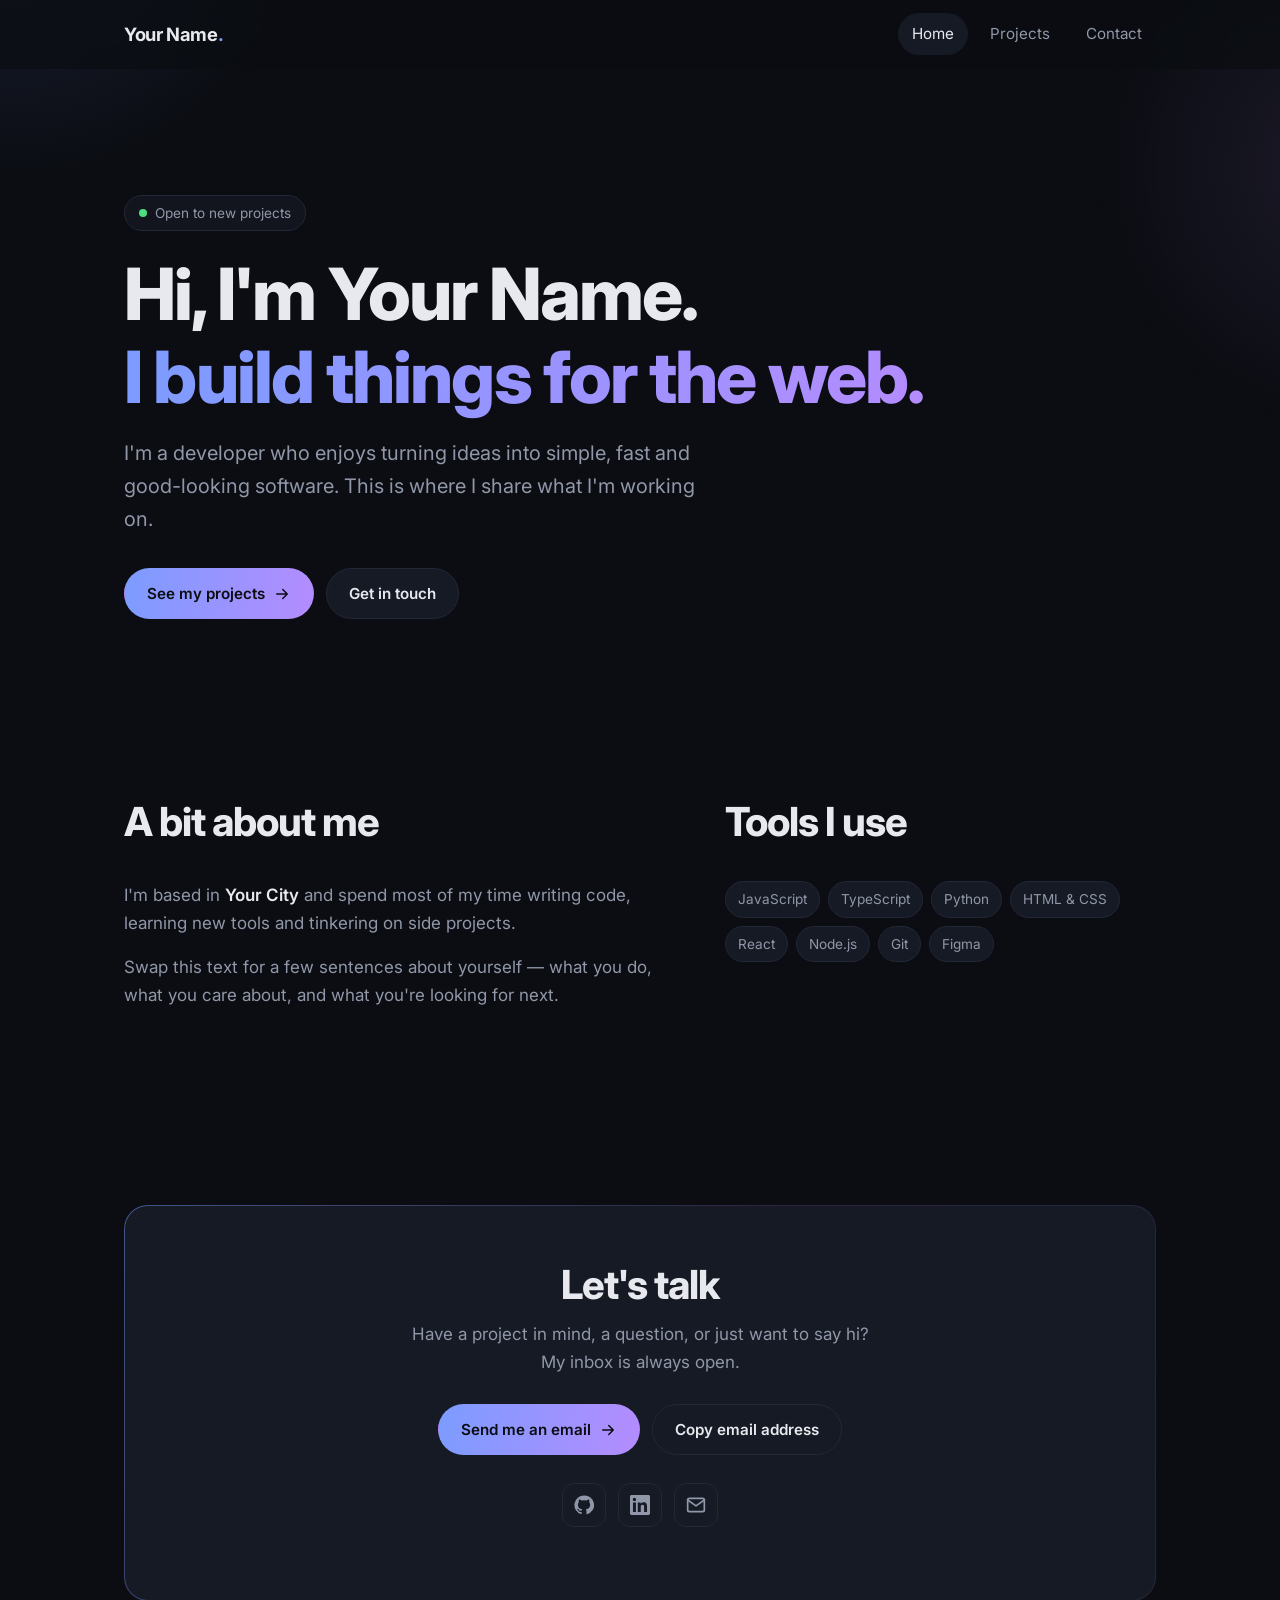
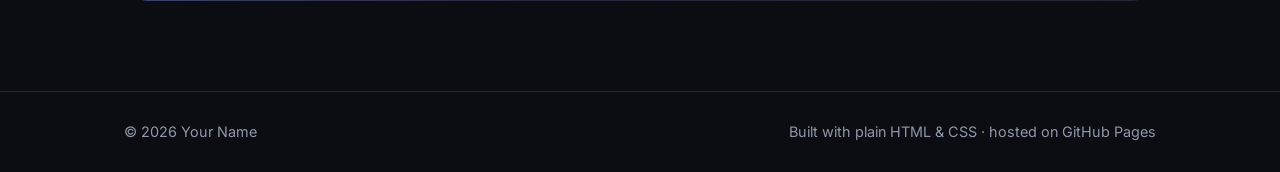
==== index.html @ 4d75ebef "Add dark, responsive personal website for GitHub Pages Front page with intro, about and contact sect" ====
<!doctype html>
<html lang="en" class="no-js">
<head>
  <meta charset="utf-8">
  <meta name="viewport" content="width=device-width, initial-scale=1">
  <title>Your Name — Developer</title>
  <meta name="description" content="Personal website of Your Name: projects, about and contact.">
  <meta name="theme-color" content="#0b0d12">
  <link rel="icon" href="data:image/svg+xml,<svg xmlns='http://www.w3.org/2000/svg' viewBox='0 0 100 100'><rect width='100' height='100' rx='24' fill='%237c9cff'/><text x='50' y='68' font-size='56' font-family='sans-serif' font-weight='700' text-anchor='middle' fill='%230b0d12'>Y</text></svg>">
  <link rel="preconnect" href="https://fonts.googleapis.com">
  <link rel="preconnect" href="https://fonts.gstatic.com" crossorigin>
  <link href="https://fonts.googleapis.com/css2?family=Inter:wght@400;500;600;700;800&display=swap" rel="stylesheet">
  <link rel="stylesheet" href="assets/styles.css">
</head>
<body>
  <header class="site-header">
    <nav class="container nav" aria-label="Main">
      <a href="./" class="logo">Your Name<span>.</span></a>
      <button class="nav-toggle" aria-label="Open menu" aria-expanded="false" aria-controls="nav-links">
        <span></span><span></span><span></span>
      </button>
      <ul class="nav-links" id="nav-links">
        <li><a href="./" aria-current="page">Home</a></li>
        <li><a href="projects.html">Projects</a></li>
        <li><a href="./#contact">Contact</a></li>
      </ul>
    </nav>
  </header>

  <main>
    <!-- ===== Intro ===== -->
    <section class="hero">
      <div class="container">
        <span class="eyebrow reveal"><span class="dot"></span> Open to new projects</span>
        <h1 class="reveal" style="--delay:80ms">Hi, I'm Your Name.<br><span class="gradient-text">I build things for the web.</span></h1>
        <p class="lead reveal" style="--delay:160ms">
          I'm a developer who enjoys turning ideas into simple, fast and good-looking software.
          This is where I share what I'm working on.
        </p>
        <div class="actions reveal" style="--delay:240ms">
          <a href="projects.html" class="btn btn-primary">See my projects <svg class="arrow" viewBox="0 0 24 24" fill="none" stroke="currentColor" stroke-width="2" stroke-linecap="round" stroke-linejoin="round" aria-hidden="true"><path d="M5 12h14M13 6l6 6-6 6"/></svg></a>
          <a href="#contact" class="btn">Get in touch</a>
        </div>
      </div>
    </section>

    <!-- ===== About ===== -->
    <section class="section" id="about">
      <div class="container about-grid">
        <div class="reveal">
          <div class="section-head"><h2>A bit about me</h2></div>
          <p>I'm based in <strong>Your City</strong> and spend most of my time writing code, learning new tools and tinkering on side projects.</p>
          <p>Swap this text for a few sentences about yourself — what you do, what you care about, and what you're looking for next.</p>
        </div>
        <div class="reveal" style="--delay:120ms">
          <div class="section-head"><h2>Tools I use</h2></div>
          <ul class="tags">
            <li>JavaScript</li><li>TypeScript</li><li>Python</li><li>HTML &amp; CSS</li>
            <li>React</li><li>Node.js</li><li>Git</li><li>Figma</li>
          </ul>
        </div>
      </div>
    </section>

    <!-- ===== Contact ===== -->
    <section class="section" id="contact">
      <div class="container">
        <div class="contact-box reveal">
          <h2>Let's talk</h2>
          <p>Have a project in mind, a question, or just want to say hi? My inbox is always open.</p>
          <div class="actions">
            <a href="mailto:you@example.com" class="btn btn-primary">Send me an email <svg class="arrow" viewBox="0 0 24 24" fill="none" stroke="currentColor" stroke-width="2" stroke-linecap="round" stroke-linejoin="round" aria-hidden="true"><path d="M5 12h14M13 6l6 6-6 6"/></svg></a>
            <button type="button" class="btn" data-copy="you@example.com">Copy email address</button>
          </div>
          <ul class="socials">
            <li><a href="https://github.com/MathJR06" aria-label="GitHub"><svg viewBox="0 0 24 24" fill="currentColor" aria-hidden="true"><path d="M12 .5a11.5 11.5 0 0 0-3.64 22.41c.58.1.79-.25.79-.56v-2c-3.2.7-3.88-1.37-3.88-1.37-.52-1.33-1.28-1.69-1.28-1.69-1.05-.71.08-.7.08-.7 1.16.08 1.77 1.19 1.77 1.19 1.03 1.77 2.7 1.26 3.36.96.1-.75.4-1.26.73-1.55-2.55-.29-5.24-1.28-5.24-5.68 0-1.26.45-2.28 1.19-3.09-.12-.29-.52-1.46.11-3.05 0 0 .97-.31 3.17 1.18a11 11 0 0 1 5.77 0c2.2-1.49 3.17-1.18 3.17-1.18.63 1.59.23 2.76.11 3.05.74.81 1.19 1.83 1.19 3.09 0 4.41-2.69 5.38-5.25 5.67.41.36.78 1.06.78 2.14v3.17c0 .31.21.67.8.56A11.5 11.5 0 0 0 12 .5Z"/></svg></a></li>
            <li><a href="https://www.linkedin.com/" aria-label="LinkedIn"><svg viewBox="0 0 24 24" fill="currentColor" aria-hidden="true"><path d="M20.45 20.45h-3.55v-5.57c0-1.33-.03-3.04-1.85-3.04-1.86 0-2.14 1.45-2.14 2.94v5.67H9.35V9h3.41v1.56h.05c.48-.9 1.64-1.85 3.37-1.85 3.6 0 4.27 2.37 4.27 5.46v6.28ZM5.34 7.43a2.06 2.06 0 1 1 0-4.12 2.06 2.06 0 0 1 0 4.12ZM7.12 20.45H3.56V9h3.56v11.45ZM22.22 0H1.77C.79 0 0 .77 0 1.73v20.54C0 23.23.79 24 1.77 24h20.45c.98 0 1.78-.77 1.78-1.73V1.73C24 .77 23.2 0 22.22 0Z"/></svg></a></li>
            <li><a href="mailto:you@example.com" aria-label="Email"><svg viewBox="0 0 24 24" fill="none" stroke="currentColor" stroke-width="2" stroke-linecap="round" stroke-linejoin="round" aria-hidden="true"><rect x="2" y="4" width="20" height="16" rx="2"/><path d="m22 6-10 7L2 6"/></svg></a></li>
          </ul>
        </div>
      </div>
    </section>
  </main>

  <footer class="site-footer">
    <div class="container">
      <span>© <span data-year>2026</span> Your Name</span>
      <a href="https://github.com/MathJR06">Built with plain HTML &amp; CSS · hosted on GitHub Pages</a>
    </div>
  </footer>

  <div class="toast" role="status" aria-live="polite"></div>
  <script src="assets/script.js" defer></script>
</body>
</html>
---- assets/styles.css ----
/* ==========================================================
   Theme tokens — tweak these to restyle the whole site
   ========================================================== */
:root {
  --bg: #0b0d12;
  --bg-elev: #12151d;
  --surface: #161a24;
  --border: #232838;
  --text: #e7e9ee;
  --muted: #9097a8;
  --accent: #7c9cff;
  --accent-2: #b48cff;
  --radius: 16px;
  --max: 1080px;
  --ease: cubic-bezier(.2, .7, .2, 1);
  color-scheme: dark;
}

*, *::before, *::after { box-sizing: border-box; }

html { scroll-behavior: smooth; -webkit-text-size-adjust: 100%; }

body {
  margin: 0;
  min-height: 100vh;
  display: flex;
  flex-direction: column;
  background: var(--bg);
  color: var(--text);
  font-family: "Inter", system-ui, -apple-system, "Segoe UI", Roboto, sans-serif;
  font-size: 1.0625rem;
  line-height: 1.65;
  -webkit-font-smoothing: antialiased;
  overflow-x: hidden;
}

/* Soft glowing background blobs */
body::before {
  content: "";
  position: fixed;
  inset: -20vmax;
  z-index: -1;
  background:
    radial-gradient(40vmax 40vmax at 15% 10%, rgba(124, 156, 255, .14), transparent 60%),
    radial-gradient(35vmax 35vmax at 90% 30%, rgba(180, 140, 255, .10), transparent 60%);
  animation: drift 24s var(--ease) infinite alternate;
  pointer-events: none;
}

@keyframes drift {
  to { transform: translate3d(-3vmax, 4vmax, 0) scale(1.05); }
}

a { color: inherit; text-decoration: none; }
img { max-width: 100%; display: block; }

:focus-visible {
  outline: 2px solid var(--accent);
  outline-offset: 3px;
  border-radius: 6px;
}

.container {
  width: 100%;
  max-width: var(--max);
  margin: 0 auto;
  padding: 0 24px;
}

main { flex: 1; }

/* ==========================================================
   Header / navigation
   ========================================================== */
.site-header {
  position: sticky;
  top: 0;
  z-index: 10;
  backdrop-filter: blur(12px);
  -webkit-backdrop-filter: blur(12px);
  background: rgba(11, 13, 18, .7);
  border-bottom: 1px solid transparent;
  transition: border-color .3s var(--ease);
}
.site-header.scrolled { border-bottom-color: var(--border); }

.nav {
  display: flex;
  align-items: center;
  justify-content: space-between;
  height: 68px;
}

.logo {
  font-weight: 700;
  letter-spacing: -.02em;
  font-size: 1.15rem;
}
.logo span { color: var(--accent); }

.nav-links {
  display: flex;
  gap: 8px;
  list-style: none;
  margin: 0;
  padding: 0;
}
.nav-links a {
  display: block;
  padding: 8px 14px;
  border-radius: 999px;
  color: var(--muted);
  font-size: .95rem;
  transition: color .2s, background .2s;
}
.nav-links a:hover,
.nav-links a[aria-current="page"] {
  color: var(--text);
  background: var(--surface);
}

.nav-toggle {
  display: none;
  background: none;
  border: 0;
  padding: 10px;
  margin-right: -10px;
  cursor: pointer;
  color: var(--text);
}
.nav-toggle span {
  display: block;
  width: 22px;
  height: 2px;
  background: currentColor;
  border-radius: 2px;
  transition: transform .3s var(--ease), opacity .3s;
}
.nav-toggle span + span { margin-top: 5px; }
.nav-open .nav-toggle span:nth-child(1) { transform: translateY(7px) rotate(45deg); }
.nav-open .nav-toggle span:nth-child(2) { opacity: 0; }
.nav-open .nav-toggle span:nth-child(3) { transform: translateY(-7px) rotate(-45deg); }

/* ==========================================================
   Hero
   ========================================================== */
.hero {
  padding: clamp(72px, 14vh, 140px) 0 clamp(56px, 10vh, 100px);
}

.eyebrow {
  display: inline-flex;
  align-items: center;
  gap: 8px;
  padding: 6px 14px;
  border: 1px solid var(--border);
  border-radius: 999px;
  background: var(--bg-elev);
  color: var(--muted);
  font-size: .85rem;
}
.eyebrow .dot {
  width: 8px;
  height: 8px;
  border-radius: 50%;
  background: #4ade80;
  box-shadow: 0 0 0 0 rgba(74, 222, 128, .6);
  animation: pulse 2.4s infinite;
}
@keyframes pulse {
  70%  { box-shadow: 0 0 0 8px rgba(74, 222, 128, 0); }
  100% { box-shadow: 0 0 0 0 rgba(74, 222, 128, 0); }
}

h1, h2, h3 { line-height: 1.15; letter-spacing: -.025em; margin: 0; }

.hero h1 {
  font-size: clamp(2.4rem, 7vw, 4.5rem);
  font-weight: 800;
  margin: 22px 0 18px;
}
.gradient-text {
  background: linear-gradient(100deg, var(--accent), var(--accent-2));
  -webkit-background-clip: text;
  background-clip: text;
  color: transparent;
}
.hero p.lead {
  max-width: 36rem;
  color: var(--muted);
  font-size: clamp(1.05rem, 2.2vw, 1.25rem);
  margin: 0 0 32px;
}

.actions { display: flex; flex-wrap: wrap; gap: 12px; }

.btn {
  display: inline-flex;
  align-items: center;
  gap: 8px;
  padding: 12px 22px;
  border-radius: 999px;
  font-weight: 600;
  font-size: .95rem;
  border: 1px solid var(--border);
  background: var(--surface);
  color: var(--text);
  cursor: pointer;
  font-family: inherit;
  transition: transform .2s var(--ease), border-color .2s, background .2s, box-shadow .2s;
}
.btn:hover { transform: translateY(-2px); border-color: #34394c; }
.btn-primary {
  background: linear-gradient(100deg, var(--accent), var(--accent-2));
  border-color: transparent;
  color: #0b0d12;
}
.btn-primary:hover {
  border-color: transparent;
  box-shadow: 0 10px 30px -10px rgba(124, 156, 255, .6);
}
.btn svg { width: 18px; height: 18px; transition: transform .2s var(--ease); }
.btn:hover svg.arrow { transform: translateX(3px); }

/* ==========================================================
   Sections
   ========================================================== */
.section { padding: clamp(56px, 10vh, 96px) 0; }

.section-head { margin-bottom: 36px; }
.section-head h2 { font-size: clamp(1.75rem, 4vw, 2.5rem); font-weight: 750; }
.section-head p { color: var(--muted); margin: 10px 0 0; max-width: 34rem; }

.page-hero { padding: clamp(64px, 12vh, 120px) 0 8px; }
.page-hero h1 { font-size: clamp(2.2rem, 6vw, 3.5rem); font-weight: 800; margin-bottom: 14px; }
.page-hero p { color: var(--muted); max-width: 36rem; margin: 0; font-size: 1.15rem; }

/* About / skills */
.about-grid {
  display: grid;
  grid-template-columns: 1.3fr 1fr;
  gap: 40px;
  align-items: start;
}
.about-grid p { color: var(--muted); margin: 0 0 16px; }
.about-grid p strong { color: var(--text); font-weight: 600; }

.tags { display: flex; flex-wrap: wrap; gap: 8px; list-style: none; padding: 0; margin: 0; }
.tags li {
  padding: 6px 12px;
  border-radius: 999px;
  background: var(--surface);
  border: 1px solid var(--border);
  font-size: .85rem;
  color: var(--muted);
}

/* ==========================================================
   Cards
   ========================================================== */
.cards {
  display: grid;
  grid-template-columns: repeat(auto-fill, minmax(min(100%, 300px), 1fr));
  gap: 20px;
}

.card {
  position: relative;
  display: flex;
  flex-direction: column;
  padding: 26px;
  border-radius: var(--radius);
  background: var(--surface);
  border: 1px solid var(--border);
  overflow: hidden;
  transition: transform .35s var(--ease), border-color .35s, box-shadow .35s;
}
/* Glow that follows the cursor (position set by script.js) */
.card::before {
  content: "";
  position: absolute;
  inset: 0;
  background: radial-gradient(400px circle at var(--mx, 50%) var(--my, 0%), rgba(124, 156, 255, .12), transparent 40%);
  opacity: 0;
  transition: opacity .35s;
  pointer-events: none;
}
.card:hover {
  transform: translateY(-4px);
  border-color: #313750;
  box-shadow: 0 20px 40px -20px rgba(0, 0, 0, .6);
}
.card:hover::before { opacity: 1; }

.card-icon {
  width: 44px;
  height: 44px;
  display: grid;
  place-items: center;
  border-radius: 12px;
  background: linear-gradient(135deg, rgba(124, 156, 255, .18), rgba(180, 140, 255, .18));
  color: var(--accent);
  margin-bottom: 18px;
  font-size: 1.3rem;
}
.card h3 { font-size: 1.2rem; font-weight: 700; margin-bottom: 8px; }
.card p { color: var(--muted); margin: 0 0 18px; font-size: .97rem; flex: 1; }
.card .tags li { font-size: .78rem; padding: 4px 10px; background: var(--bg-elev); }
.card-links { display: flex; gap: 16px; margin-top: 18px; font-size: .9rem; font-weight: 600; }
.card-links a { color: var(--accent); display: inline-flex; align-items: center; gap: 4px; }
.card-links a:hover { text-decoration: underline; text-underline-offset: 3px; }

/* ==========================================================
   Contact
   ========================================================== */
.contact-box {
  padding: clamp(28px, 5vw, 56px);
  border-radius: calc(var(--radius) + 8px);
  background:
    linear-gradient(var(--surface), var(--surface)) padding-box,
    linear-gradient(120deg, rgba(124, 156, 255, .5), rgba(180, 140, 255, .2), var(--border)) border-box;
  border: 1px solid transparent;
  text-align: center;
}
.contact-box h2 { font-size: clamp(1.75rem, 4vw, 2.5rem); font-weight: 750; margin-bottom: 12px; }
.contact-box > p { color: var(--muted); max-width: 30rem; margin: 0 auto 28px; }
.contact-box .actions { justify-content: center; }

.socials {
  display: flex;
  justify-content: center;
  gap: 12px;
  margin-top: 28px;
  list-style: none;
  padding: 0;
}
.socials a {
  display: grid;
  place-items: center;
  width: 44px;
  height: 44px;
  border-radius: 12px;
  border: 1px solid var(--border);
  color: var(--muted);
  transition: color .2s, border-color .2s, transform .2s var(--ease);
}
.socials a:hover { color: var(--text); border-color: #34394c; transform: translateY(-2px); }
.socials svg { width: 20px; height: 20px; }

/* ==========================================================
   Footer
   ========================================================== */
.site-footer {
  border-top: 1px solid var(--border);
  padding: 28px 0;
  color: var(--muted);
  font-size: .9rem;
}
.site-footer .container { display: flex; justify-content: space-between; gap: 12px; flex-wrap: wrap; }
.site-footer a:hover { color: var(--text); }

/* ==========================================================
   Scroll-reveal animation
   ========================================================== */
.reveal {
  opacity: 0;
  transform: translateY(18px);
  transition: opacity .7s var(--ease), transform .7s var(--ease);
  transition-delay: var(--delay, 0ms);
}
.reveal.visible { opacity: 1; transform: none; }
/* If JavaScript is off, show everything */
.no-js .reveal { opacity: 1; transform: none; }

.toast {
  position: fixed;
  left: 50%;
  bottom: 24px;
  transform: translate(-50%, 20px);
  padding: 10px 18px;
  border-radius: 999px;
  background: var(--text);
  color: var(--bg);
  font-size: .9rem;
  font-weight: 600;
  opacity: 0;
  pointer-events: none;
  transition: opacity .3s, transform .3s var(--ease);
  z-index: 20;
}
.toast.show { opacity: 1; transform: translate(-50%, 0); }

/* ==========================================================
   Phones & tablets
   ========================================================== */
@media (max-width: 760px) {
  .container { padding: 0 16px; }

  .nav-toggle { display: block; }
  .nav-links {
    position: absolute;
    top: 68px;
    left: 0;
    right: 0;
    flex-direction: column;
    gap: 4px;
    padding: 12px 16px 20px;
    background: var(--bg-elev);
    box-shadow: 0 20px 40px -10px rgba(0, 0, 0, .7);
    border-bottom: 1px solid var(--border);
    opacity: 0;
    transform: translateY(-8px);
    pointer-events: none;
    transition: opacity .25s, transform .25s var(--ease);
  }
  .nav-open .nav-links { opacity: 1; transform: none; pointer-events: auto; }
  .nav-links a { padding: 12px 14px; font-size: 1rem; }

  .about-grid { grid-template-columns: 1fr; gap: 24px; }
  .actions .btn { flex: 1 1 auto; justify-content: center; }
  .site-footer .container { flex-direction: column; text-align: center; align-items: center; }
}

/* Respect users who prefer less motion */
@media (prefers-reduced-motion: reduce) {
  *, *::before, *::after {
    animation: none !important;
    transition: none !important;
    scroll-behavior: auto !important;
  }
  .reveal { opacity: 1; transform: none; }
}
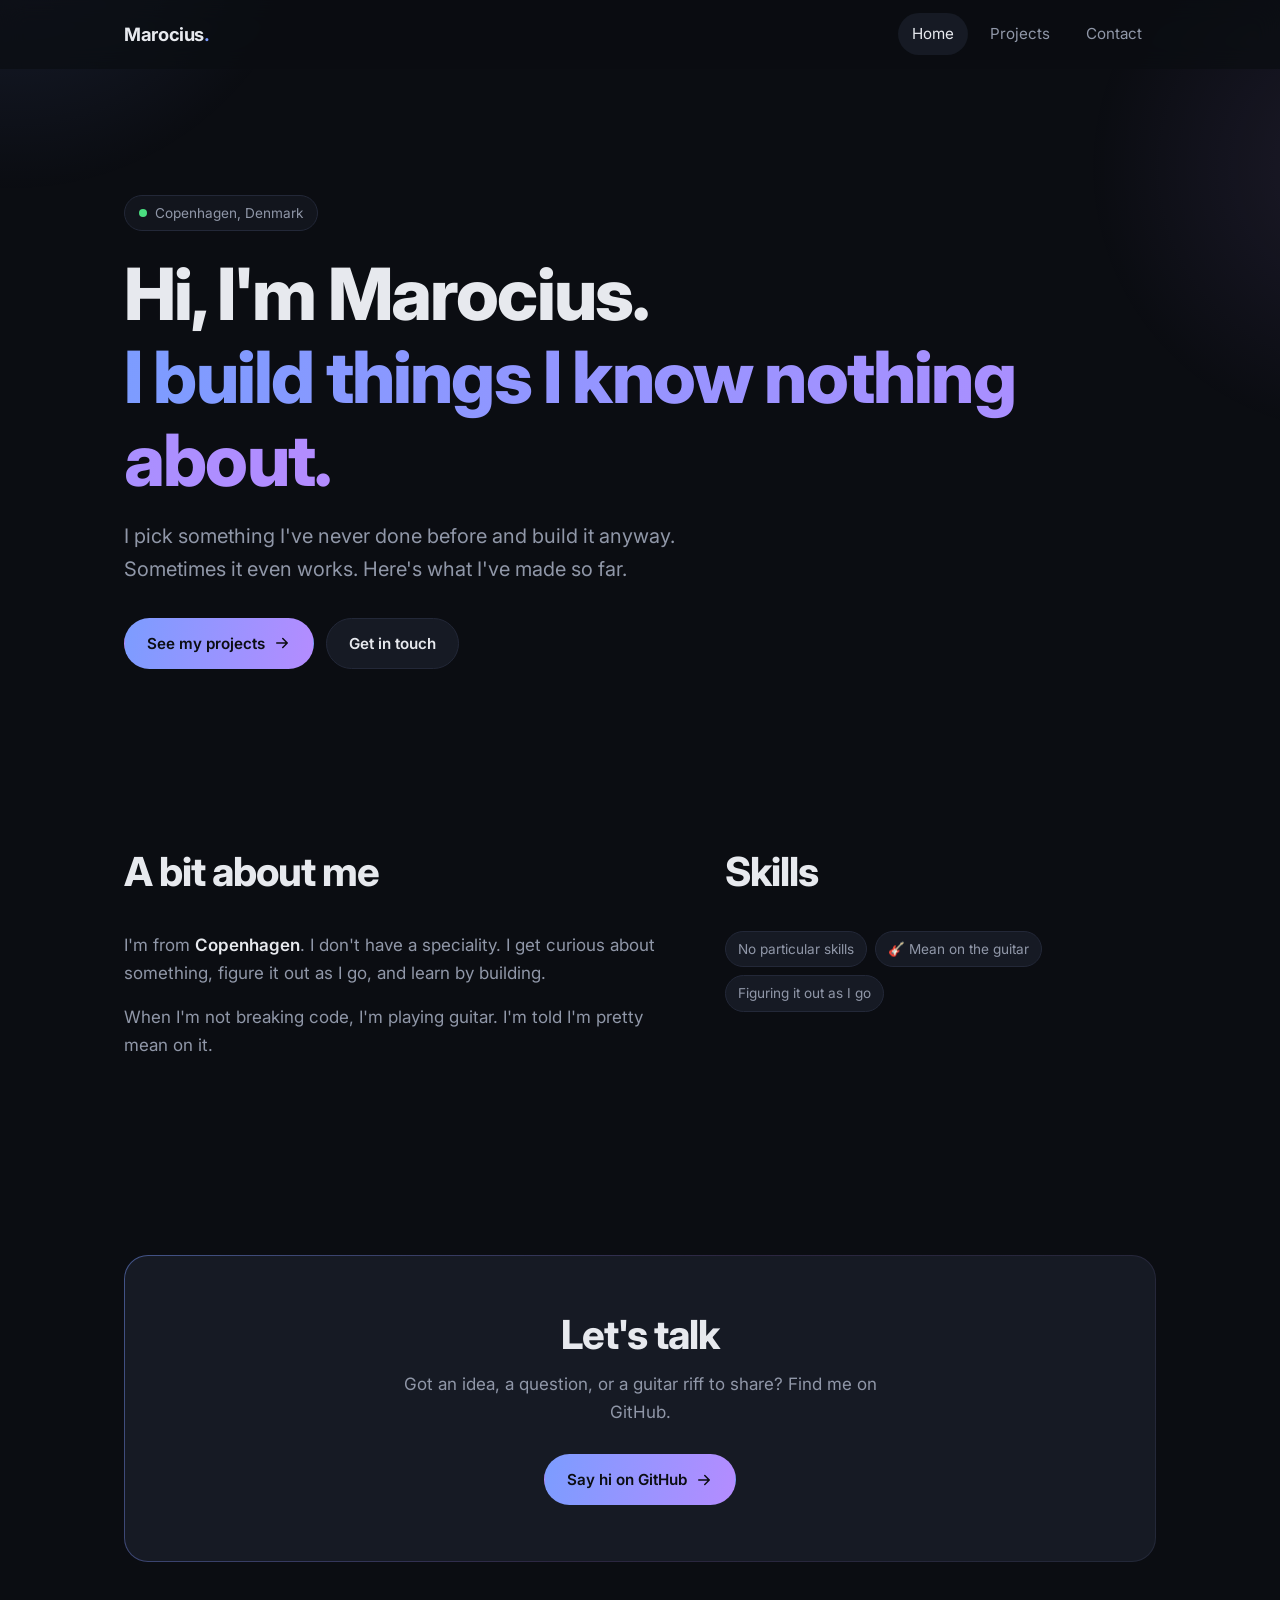
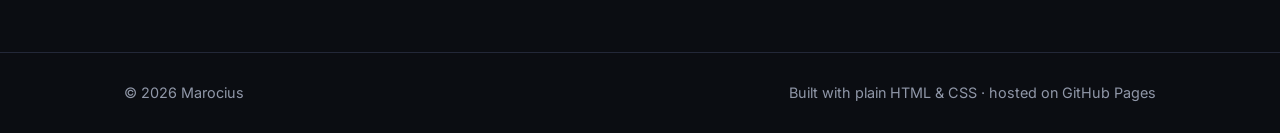
==== commit 7275dfc0: "Personalise site for Marocius Name, Copenhagen, headline, about text and skills. Contact now points " ====
--- a/index.html
+++ b/index.html
@@ -3,10 +3,10 @@
 <head>
   <meta charset="utf-8">
   <meta name="viewport" content="width=device-width, initial-scale=1">
-  <title>Your Name — Developer</title>
-  <meta name="description" content="Personal website of Your Name: projects, about and contact.">
+  <title>Marocius</title>
+  <meta name="description" content="Marocius from Copenhagen. I build things I know nothing about.">
   <meta name="theme-color" content="#0b0d12">
-  <link rel="icon" href="data:image/svg+xml,<svg xmlns='http://www.w3.org/2000/svg' viewBox='0 0 100 100'><rect width='100' height='100' rx='24' fill='%237c9cff'/><text x='50' y='68' font-size='56' font-family='sans-serif' font-weight='700' text-anchor='middle' fill='%230b0d12'>Y</text></svg>">
+  <link rel="icon" href="data:image/svg+xml,<svg xmlns='http://www.w3.org/2000/svg' viewBox='0 0 100 100'><rect width='100' height='100' rx='24' fill='%237c9cff'/><text x='50' y='68' font-size='56' font-family='sans-serif' font-weight='700' text-anchor='middle' fill='%230b0d12'>M</text></svg>">
   <link rel="preconnect" href="https://fonts.googleapis.com">
   <link rel="preconnect" href="https://fonts.gstatic.com" crossorigin>
   <link href="https://fonts.googleapis.com/css2?family=Inter:wght@400;500;600;700;800&display=swap" rel="stylesheet">
@@ -15,7 +15,7 @@
 <body>
   <header class="site-header">
     <nav class="container nav" aria-label="Main">
-      <a href="./" class="logo">Your Name<span>.</span></a>
+      <a href="./" class="logo">Marocius<span>.</span></a>
       <button class="nav-toggle" aria-label="Open menu" aria-expanded="false" aria-controls="nav-links">
         <span></span><span></span><span></span>
       </button>
@@ -31,11 +31,11 @@
     <!-- ===== Intro ===== -->
     <section class="hero">
       <div class="container">
-        <span class="eyebrow reveal"><span class="dot"></span> Open to new projects</span>
-        <h1 class="reveal" style="--delay:80ms">Hi, I'm Your Name.<br><span class="gradient-text">I build things for the web.</span></h1>
+        <span class="eyebrow reveal"><span class="dot"></span> Copenhagen, Denmark</span>
+        <h1 class="reveal" style="--delay:80ms">Hi, I'm Marocius.<br><span class="gradient-text">I build things I know nothing about.</span></h1>
         <p class="lead reveal" style="--delay:160ms">
-          I'm a developer who enjoys turning ideas into simple, fast and good-looking software.
-          This is where I share what I'm working on.
+          I pick something I've never done before and build it anyway. Sometimes it even works.
+          Here's what I've made so far.
         </p>
         <div class="actions reveal" style="--delay:240ms">
           <a href="projects.html" class="btn btn-primary">See my projects <svg class="arrow" viewBox="0 0 24 24" fill="none" stroke="currentColor" stroke-width="2" stroke-linecap="round" stroke-linejoin="round" aria-hidden="true"><path d="M5 12h14M13 6l6 6-6 6"/></svg></a>
@@ -49,14 +49,13 @@
       <div class="container about-grid">
         <div class="reveal">
           <div class="section-head"><h2>A bit about me</h2></div>
-          <p>I'm based in <strong>Your City</strong> and spend most of my time writing code, learning new tools and tinkering on side projects.</p>
-          <p>Swap this text for a few sentences about yourself — what you do, what you care about, and what you're looking for next.</p>
+          <p>I'm from <strong>Copenhagen</strong>. I don't have a speciality. I get curious about something, figure it out as I go, and learn by building.</p>
+          <p>When I'm not breaking code, I'm playing guitar. I'm told I'm pretty mean on it.</p>
         </div>
         <div class="reveal" style="--delay:120ms">
-          <div class="section-head"><h2>Tools I use</h2></div>
+          <div class="section-head"><h2>Skills</h2></div>
           <ul class="tags">
-            <li>JavaScript</li><li>TypeScript</li><li>Python</li><li>HTML &amp; CSS</li>
-            <li>React</li><li>Node.js</li><li>Git</li><li>Figma</li>
+            <li>No particular skills</li><li>🎸 Mean on the guitar</li><li>Figuring it out as I go</li>
           </ul>
         </div>
       </div>
@@ -67,16 +66,10 @@
       <div class="container">
         <div class="contact-box reveal">
           <h2>Let's talk</h2>
-          <p>Have a project in mind, a question, or just want to say hi? My inbox is always open.</p>
+          <p>Got an idea, a question, or a guitar riff to share? Find me on GitHub.</p>
           <div class="actions">
-            <a href="mailto:you@example.com" class="btn btn-primary">Send me an email <svg class="arrow" viewBox="0 0 24 24" fill="none" stroke="currentColor" stroke-width="2" stroke-linecap="round" stroke-linejoin="round" aria-hidden="true"><path d="M5 12h14M13 6l6 6-6 6"/></svg></a>
-            <button type="button" class="btn" data-copy="you@example.com">Copy email address</button>
+            <a href="https://github.com/MathJR06" class="btn btn-primary">Say hi on GitHub <svg class="arrow" viewBox="0 0 24 24" fill="none" stroke="currentColor" stroke-width="2" stroke-linecap="round" stroke-linejoin="round" aria-hidden="true"><path d="M5 12h14M13 6l6 6-6 6"/></svg></a>
           </div>
-          <ul class="socials">
-            <li><a href="https://github.com/MathJR06" aria-label="GitHub"><svg viewBox="0 0 24 24" fill="currentColor" aria-hidden="true"><path d="M12 .5a11.5 11.5 0 0 0-3.64 22.41c.58.1.79-.25.79-.56v-2c-3.2.7-3.88-1.37-3.88-1.37-.52-1.33-1.28-1.69-1.28-1.69-1.05-.71.08-.7.08-.7 1.16.08 1.77 1.19 1.77 1.19 1.03 1.77 2.7 1.26 3.36.96.1-.75.4-1.26.73-1.55-2.55-.29-5.24-1.28-5.24-5.68 0-1.26.45-2.28 1.19-3.09-.12-.29-.52-1.46.11-3.05 0 0 .97-.31 3.17 1.18a11 11 0 0 1 5.77 0c2.2-1.49 3.17-1.18 3.17-1.18.63 1.59.23 2.76.11 3.05.74.81 1.19 1.83 1.19 3.09 0 4.41-2.69 5.38-5.25 5.67.41.36.78 1.06.78 2.14v3.17c0 .31.21.67.8.56A11.5 11.5 0 0 0 12 .5Z"/></svg></a></li>
-            <li><a href="https://www.linkedin.com/" aria-label="LinkedIn"><svg viewBox="0 0 24 24" fill="currentColor" aria-hidden="true"><path d="M20.45 20.45h-3.55v-5.57c0-1.33-.03-3.04-1.85-3.04-1.86 0-2.14 1.45-2.14 2.94v5.67H9.35V9h3.41v1.56h.05c.48-.9 1.64-1.85 3.37-1.85 3.6 0 4.27 2.37 4.27 5.46v6.28ZM5.34 7.43a2.06 2.06 0 1 1 0-4.12 2.06 2.06 0 0 1 0 4.12ZM7.12 20.45H3.56V9h3.56v11.45ZM22.22 0H1.77C.79 0 0 .77 0 1.73v20.54C0 23.23.79 24 1.77 24h20.45c.98 0 1.78-.77 1.78-1.73V1.73C24 .77 23.2 0 22.22 0Z"/></svg></a></li>
-            <li><a href="mailto:you@example.com" aria-label="Email"><svg viewBox="0 0 24 24" fill="none" stroke="currentColor" stroke-width="2" stroke-linecap="round" stroke-linejoin="round" aria-hidden="true"><rect x="2" y="4" width="20" height="16" rx="2"/><path d="m22 6-10 7L2 6"/></svg></a></li>
-          </ul>
         </div>
       </div>
     </section>
@@ -84,7 +77,7 @@
 
   <footer class="site-footer">
     <div class="container">
-      <span>© <span data-year>2026</span> Your Name</span>
+      <span>© <span data-year>2026</span> Marocius</span>
       <a href="https://github.com/MathJR06">Built with plain HTML &amp; CSS · hosted on GitHub Pages</a>
     </div>
   </footer>
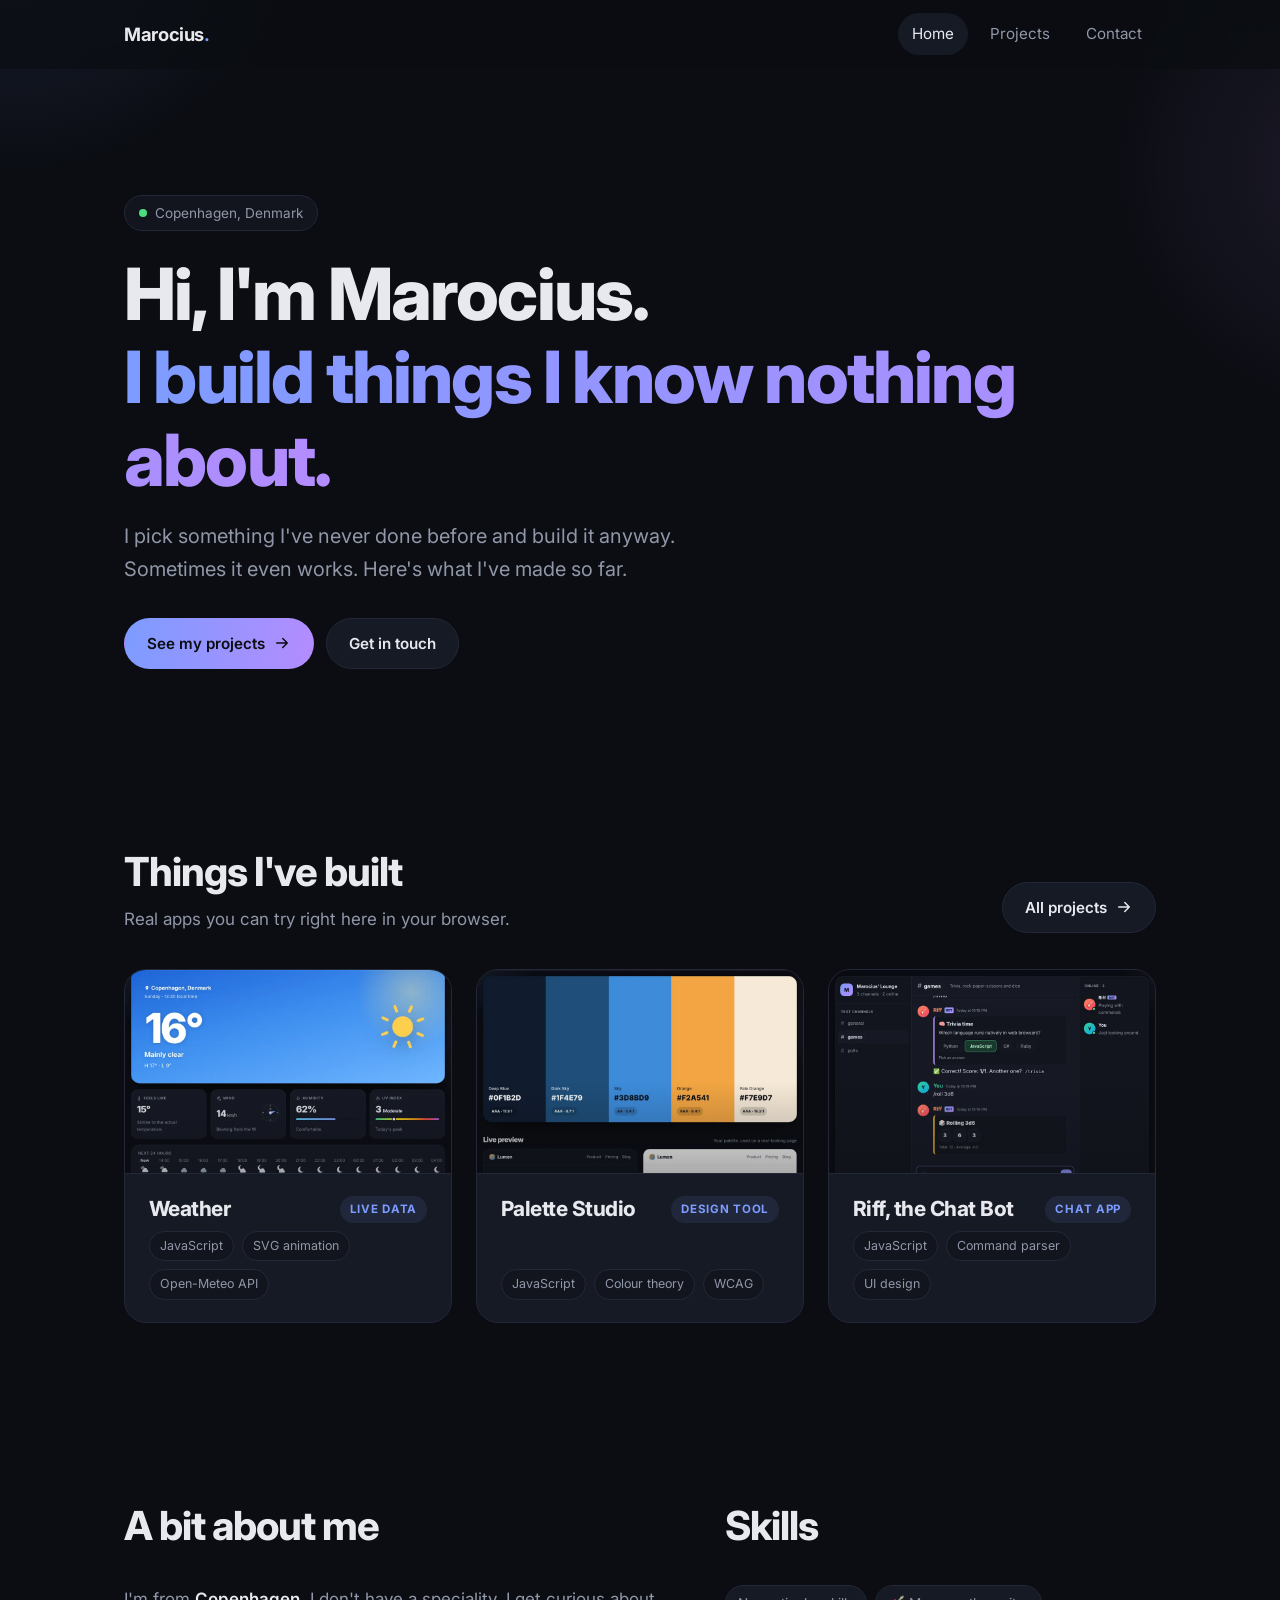
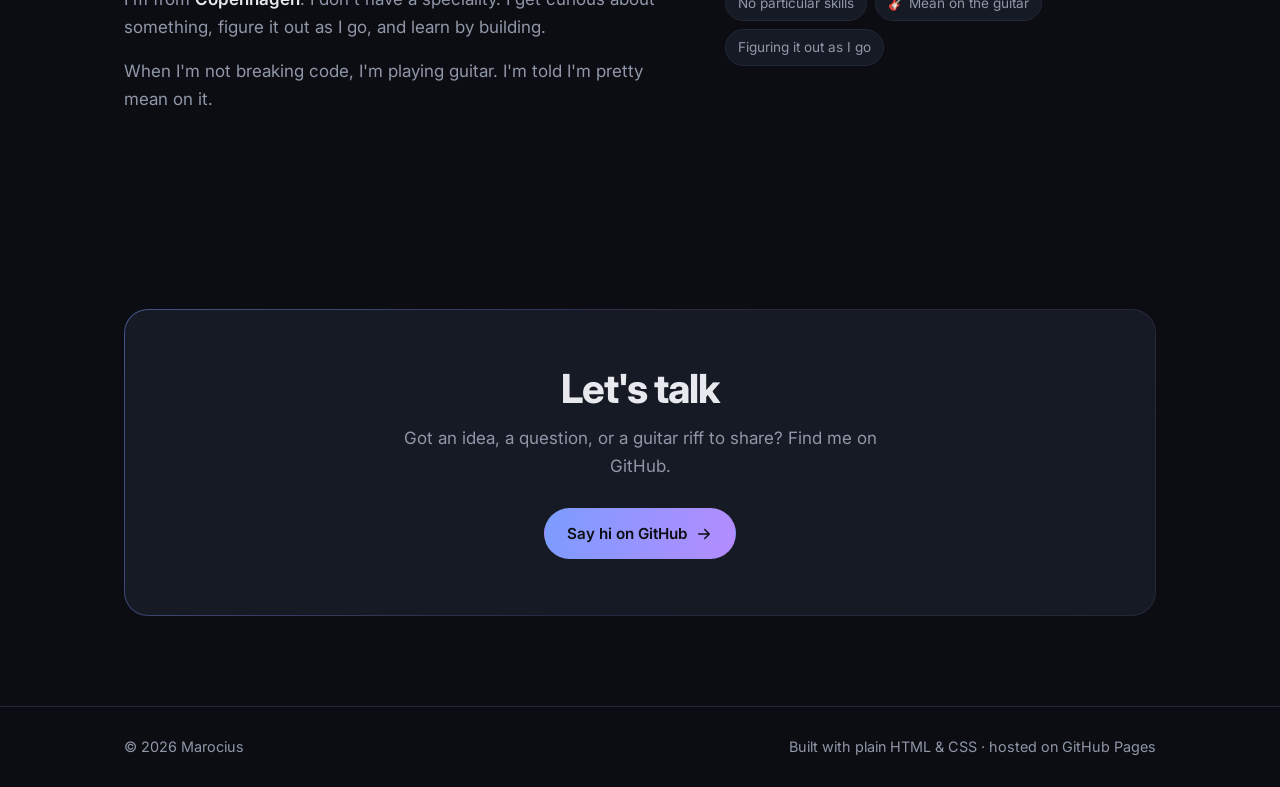
==== commit e0e9097f: "Rebuild all five projects as polished apps; screenshot cards - Weather: animated skies and icons, ho" ====
--- a/index.html
+++ b/index.html
@@ -44,6 +44,60 @@
       </div>
     </section>
 
+    <!-- ===== Featured projects ===== -->
+    <section class="section" id="work">
+      <div class="container">
+        <div class="section-head section-head-row reveal">
+          <div><h2>Things I've built</h2><p>Real apps you can try right here in your browser.</p></div>
+          <a href="projects.html" class="btn">All projects <svg class="arrow" viewBox="0 0 24 24" fill="none" stroke="currentColor" stroke-width="2" stroke-linecap="round" stroke-linejoin="round" aria-hidden="true"><path d="M5 12h14M13 6l6 6-6 6"/></svg></a>
+        </div>
+        <div class="projects projects-3">
+        <article class="project reveal" style="--delay:0ms">
+          <a class="shot" href="demos/weather/" aria-label="Open Weather">
+            <img src="assets/previews/weather.webp" alt="Screenshot of Weather" width="1000" height="625" loading="lazy">
+            <span class="open">Open app <svg viewBox="0 0 24 24" fill="none" stroke="currentColor" stroke-width="2.2" stroke-linecap="round" stroke-linejoin="round" aria-hidden="true"><path d="M7 17 17 7M8 7h9v9"/></svg></span>
+          </a>
+          <div class="project-body">
+            <div class="project-head"><h3><a href="demos/weather/">Weather</a></h3><span class="kicker">Live data</span></div>
+            <p>Live weather for any city, with skies that change with the real conditions and time of day. It includes animated icons, an hourly temperature curve, a 7-day forecast and offline support.</p>
+            <div class="project-foot">
+              <ul class="tags"><li>JavaScript</li><li>SVG animation</li><li>Open-Meteo API</li></ul>
+              <a class="code-link" href="https://github.com/MathJR06/Heeeheee/tree/main/demos/weather">Code →</a>
+            </div>
+          </div>
+        </article>
+        <article class="project reveal" style="--delay:80ms">
+          <a class="shot" href="demos/palette/" aria-label="Open Palette Studio">
+            <img src="assets/previews/palette.webp" alt="Screenshot of Palette Studio" width="1000" height="625" loading="lazy">
+            <span class="open">Open app <svg viewBox="0 0 24 24" fill="none" stroke="currentColor" stroke-width="2.2" stroke-linecap="round" stroke-linejoin="round" aria-hidden="true"><path d="M7 17 17 7M8 7h9v9"/></svg></span>
+          </a>
+          <div class="project-body">
+            <div class="project-head"><h3><a href="demos/palette/">Palette Studio</a></h3><span class="kicker">Design tool</span></div>
+            <p>Generate colour palettes from colour theory, lock and fine-tune the colours you love, and preview them on a real-looking page in dark and light mode. Export to CSS, Tailwind, JSON or PNG.</p>
+            <div class="project-foot">
+              <ul class="tags"><li>JavaScript</li><li>Colour theory</li><li>WCAG</li></ul>
+              <a class="code-link" href="https://github.com/MathJR06/Heeeheee/tree/main/demos/palette">Code →</a>
+            </div>
+          </div>
+        </article>
+        <article class="project reveal" style="--delay:160ms">
+          <a class="shot" href="demos/bot/" aria-label="Open Riff, the Chat Bot">
+            <img src="assets/previews/bot.webp" alt="Screenshot of Riff, the Chat Bot" width="1000" height="625" loading="lazy">
+            <span class="open">Open app <svg viewBox="0 0 24 24" fill="none" stroke="currentColor" stroke-width="2.2" stroke-linecap="round" stroke-linejoin="round" aria-hidden="true"><path d="M7 17 17 7M8 7h9v9"/></svg></span>
+          </a>
+          <div class="project-body">
+            <div class="project-head"><h3><a href="demos/bot/">Riff, the Chat Bot</a></h3><span class="kicker">Chat app</span></div>
+            <p>A chat app with a slash-command bot. Run polls, play trivia and rock-paper-scissors, roll dice, set reminders and react to messages, with autocomplete as you type.</p>
+            <div class="project-foot">
+              <ul class="tags"><li>JavaScript</li><li>Command parser</li><li>UI design</li></ul>
+              <a class="code-link" href="https://github.com/MathJR06/Heeeheee/tree/main/demos/bot">Code →</a>
+            </div>
+          </div>
+        </article>
+        </div>
+      </div>
+    </section>
+
     <!-- ===== About ===== -->
     <section class="section" id="about">
       <div class="container about-grid">
--- a/assets/styles.css
+++ b/assets/styles.css
@@ -256,59 +256,108 @@
 }
 
 /* ==========================================================
-   Cards
-   ========================================================== */
-.cards {
-  display: grid;
-  grid-template-columns: repeat(auto-fill, minmax(min(100%, 300px), 1fr));
-  gap: 20px;
-}
-
-.card {
-  position: relative;
-  display: flex;
-  flex-direction: column;
-  padding: 26px;
-  border-radius: var(--radius);
-  background: var(--surface);
-  border: 1px solid var(--border);
-  overflow: hidden;
-  transition: transform .35s var(--ease), border-color .35s, box-shadow .35s;
+   Project cards
+   ========================================================== */
+.projects { display:grid; grid-template-columns:repeat(2, 1fr); gap:24px; }
+.projects-3 { grid-template-columns:repeat(3, 1fr); }
+.projects-3 .project-body p, .projects-3 .code-link { display:none; }
+
+.project {
+  position:relative;
+  display:flex;
+  flex-direction:column;
+  border-radius:calc(var(--radius) + 6px);
+  background:var(--surface);
+  border:1px solid var(--border);
+  overflow:hidden;
+  transition:transform .4s var(--ease), border-color .4s, box-shadow .4s;
 }
 /* Glow that follows the cursor (position set by script.js) */
-.card::before {
-  content: "";
-  position: absolute;
-  inset: 0;
-  background: radial-gradient(400px circle at var(--mx, 50%) var(--my, 0%), rgba(124, 156, 255, .12), transparent 40%);
-  opacity: 0;
-  transition: opacity .35s;
-  pointer-events: none;
-}
-.card:hover {
-  transform: translateY(-4px);
-  border-color: #313750;
-  box-shadow: 0 20px 40px -20px rgba(0, 0, 0, .6);
-}
-.card:hover::before { opacity: 1; }
-
-.card-icon {
-  width: 44px;
-  height: 44px;
-  display: grid;
-  place-items: center;
-  border-radius: 12px;
-  background: linear-gradient(135deg, rgba(124, 156, 255, .18), rgba(180, 140, 255, .18));
-  color: var(--accent);
-  margin-bottom: 18px;
-  font-size: 1.3rem;
-}
-.card h3 { font-size: 1.2rem; font-weight: 700; margin-bottom: 8px; }
-.card p { color: var(--muted); margin: 0 0 18px; font-size: .97rem; flex: 1; }
-.card .tags li { font-size: .78rem; padding: 4px 10px; background: var(--bg-elev); }
-.card-links { display: flex; gap: 16px; margin-top: 18px; font-size: .9rem; font-weight: 600; }
-.card-links a { color: var(--accent); display: inline-flex; align-items: center; gap: 4px; }
-.card-links a:hover { text-decoration: underline; text-underline-offset: 3px; }
+.project::before {
+  content:"";
+  position:absolute;
+  inset:0;
+  z-index:1;
+  background:radial-gradient(500px circle at var(--mx, 50%) var(--my, 0%), rgba(124, 156, 255, .10), transparent 40%);
+  opacity:0;
+  transition:opacity .4s;
+  pointer-events:none;
+}
+.project:hover {
+  transform:translateY(-6px);
+  border-color:#313750;
+  box-shadow:0 30px 60px -30px rgba(0, 0, 0, .9), 0 0 0 1px rgba(124, 156, 255, .08);
+}
+.project:hover::before { opacity:1; }
+
+.shot {
+  position:relative;
+  display:block;
+  aspect-ratio:16 / 10;
+  overflow:hidden;
+  background:var(--bg-elev);
+  border-bottom:1px solid var(--border);
+}
+.shot img {
+  width:100%;
+  height:100%;
+  object-fit:cover;
+  object-position:top center;
+  transition:transform .8s var(--ease), filter .5s;
+}
+.shot::after {
+  content:"";
+  position:absolute;
+  inset:0;
+  background:linear-gradient(to top, rgba(11, 13, 18, .55), transparent 45%);
+  opacity:.6;
+  transition:opacity .4s;
+}
+.project:hover .shot img { transform:scale(1.045); }
+.project:hover .shot::after { opacity:1; }
+.shot .open {
+  position:absolute;
+  z-index:2;
+  right:16px;
+  bottom:16px;
+  display:inline-flex;
+  align-items:center;
+  gap:6px;
+  padding:9px 16px;
+  border-radius:999px;
+  background:rgba(255, 255, 255, .92);
+  color:#0b0d12;
+  font-weight:700;
+  font-size:.88rem;
+  opacity:0;
+  transform:translateY(8px);
+  transition:opacity .35s, transform .35s var(--ease);
+}
+.shot .open svg { width:16px; height:16px; }
+.project:hover .shot .open, .shot:focus-visible .open { opacity:1; transform:none; }
+
+.project-body { position:relative; z-index:2; display:flex; flex-direction:column; flex:1; padding:22px 24px 22px; }
+.project-head { display:flex; align-items:center; justify-content:space-between; gap:12px; margin-bottom:8px; }
+.project h3 { font-size:1.3rem; font-weight:750; }
+.project h3 a:hover { color:var(--accent); }
+.kicker {
+  flex-shrink:0;
+  font-size:.72rem;
+  font-weight:700;
+  letter-spacing:.06em;
+  text-transform:uppercase;
+  color:var(--accent);
+  padding:4px 10px;
+  border-radius:999px;
+  background:rgba(124, 156, 255, .1);
+}
+.project p { color:var(--muted); margin:0 0 18px; font-size:.97rem; }
+.project-foot { display:flex; align-items:center; justify-content:space-between; gap:12px; margin-top:auto; }
+.project .tags li { font-size:.78rem; padding:4px 10px; background:var(--bg-elev); }
+.code-link { flex-shrink:0; color:var(--muted); font-weight:600; font-size:.9rem; transition:color .2s; }
+.code-link:hover { color:var(--text); }
+
+.section-head-row { display:flex; align-items:flex-end; justify-content:space-between; gap:20px; flex-wrap:wrap; }
 
 /* ==========================================================
    Contact
@@ -389,6 +438,11 @@
   z-index: 20;
 }
 .toast.show { opacity: 1; transform: translate(-50%, 0); }
+
+@media (max-width: 1000px) and (min-width: 761px) {
+  .projects-3 { grid-template-columns: repeat(2, 1fr); }
+  .projects-3 .project:last-child { display: none; }
+}
 
 /* ==========================================================
    Phones & tablets
@@ -417,6 +471,9 @@
   .nav-links a { padding: 12px 14px; font-size: 1rem; }
 
   .about-grid { grid-template-columns: 1fr; gap: 24px; }
+  .projects, .projects-3 { grid-template-columns: 1fr; gap: 18px; }
+  .project-body { padding: 18px; }
+  .shot .open { opacity: 1; transform: none; padding: 7px 13px; font-size: .82rem; }
   .actions .btn { flex: 1 1 auto; justify-content: center; }
   .site-footer .container { flex-direction: column; text-align: center; align-items: center; }
 }
